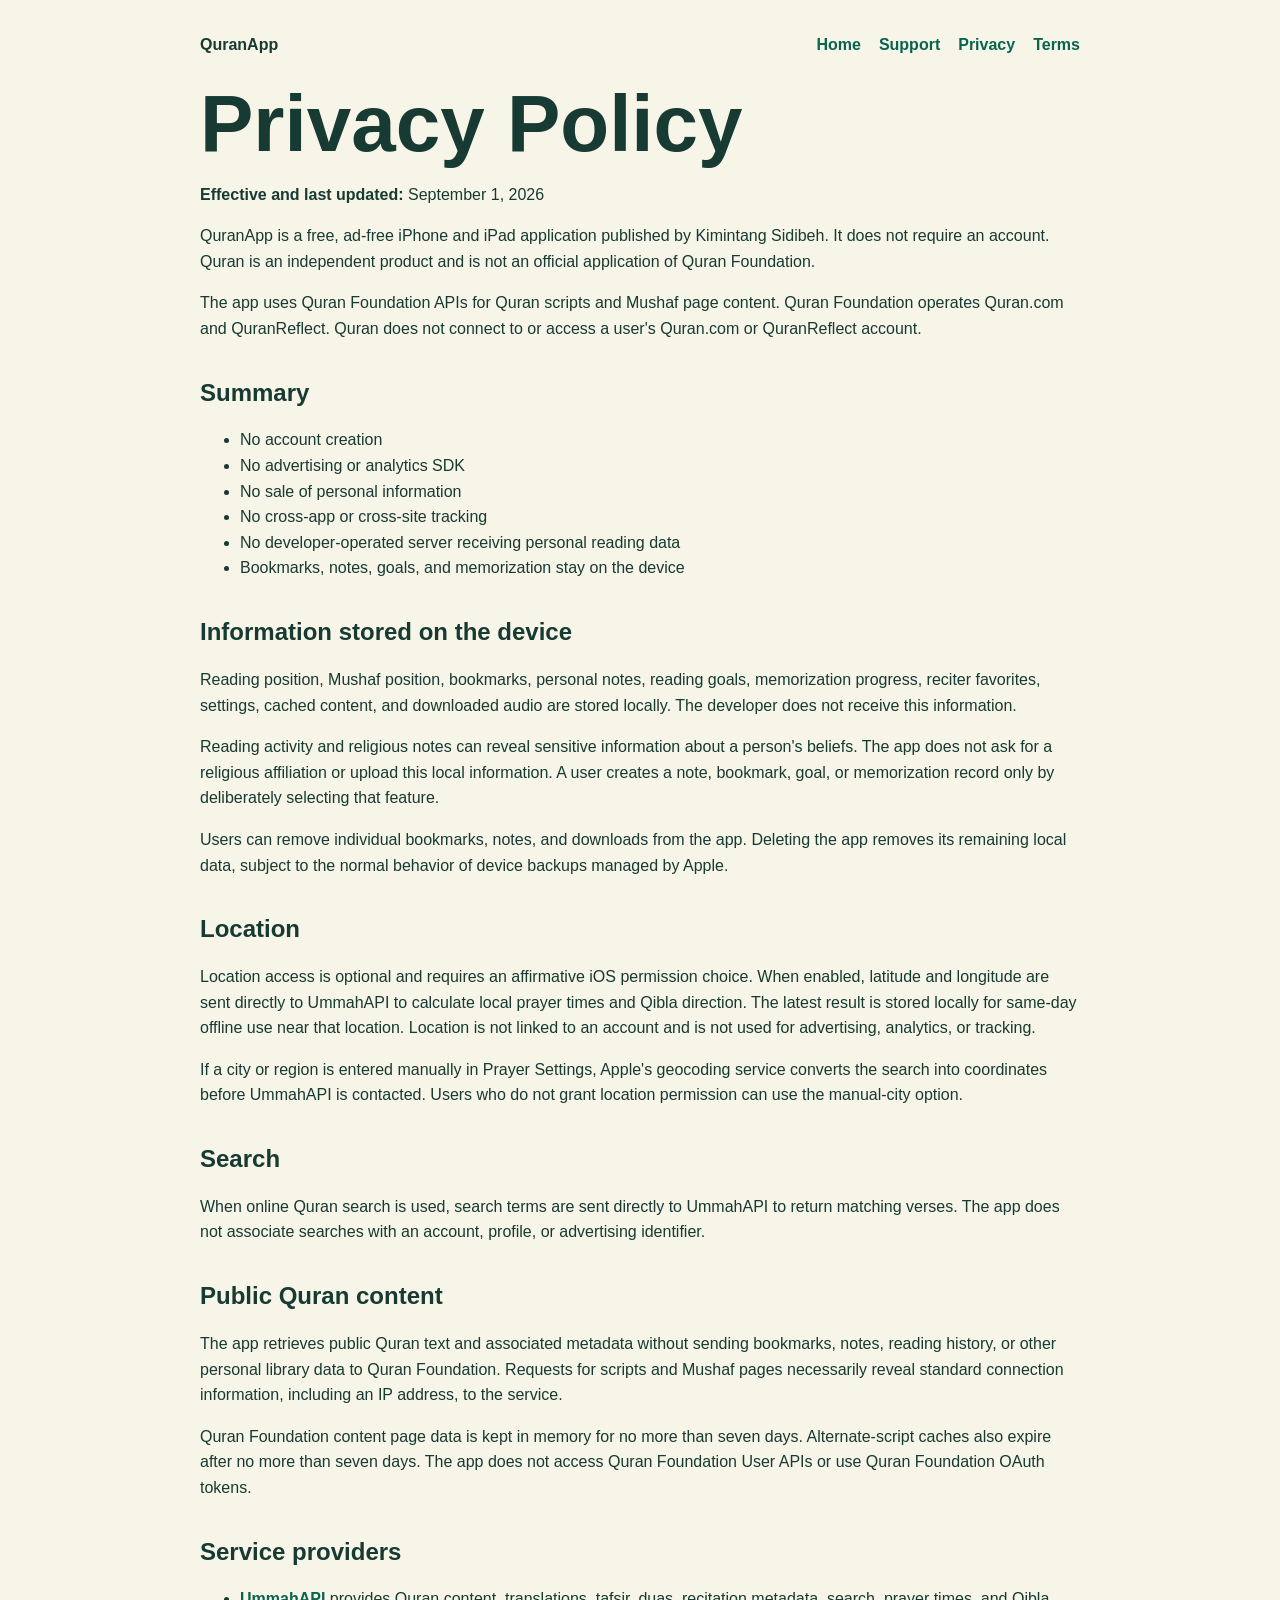
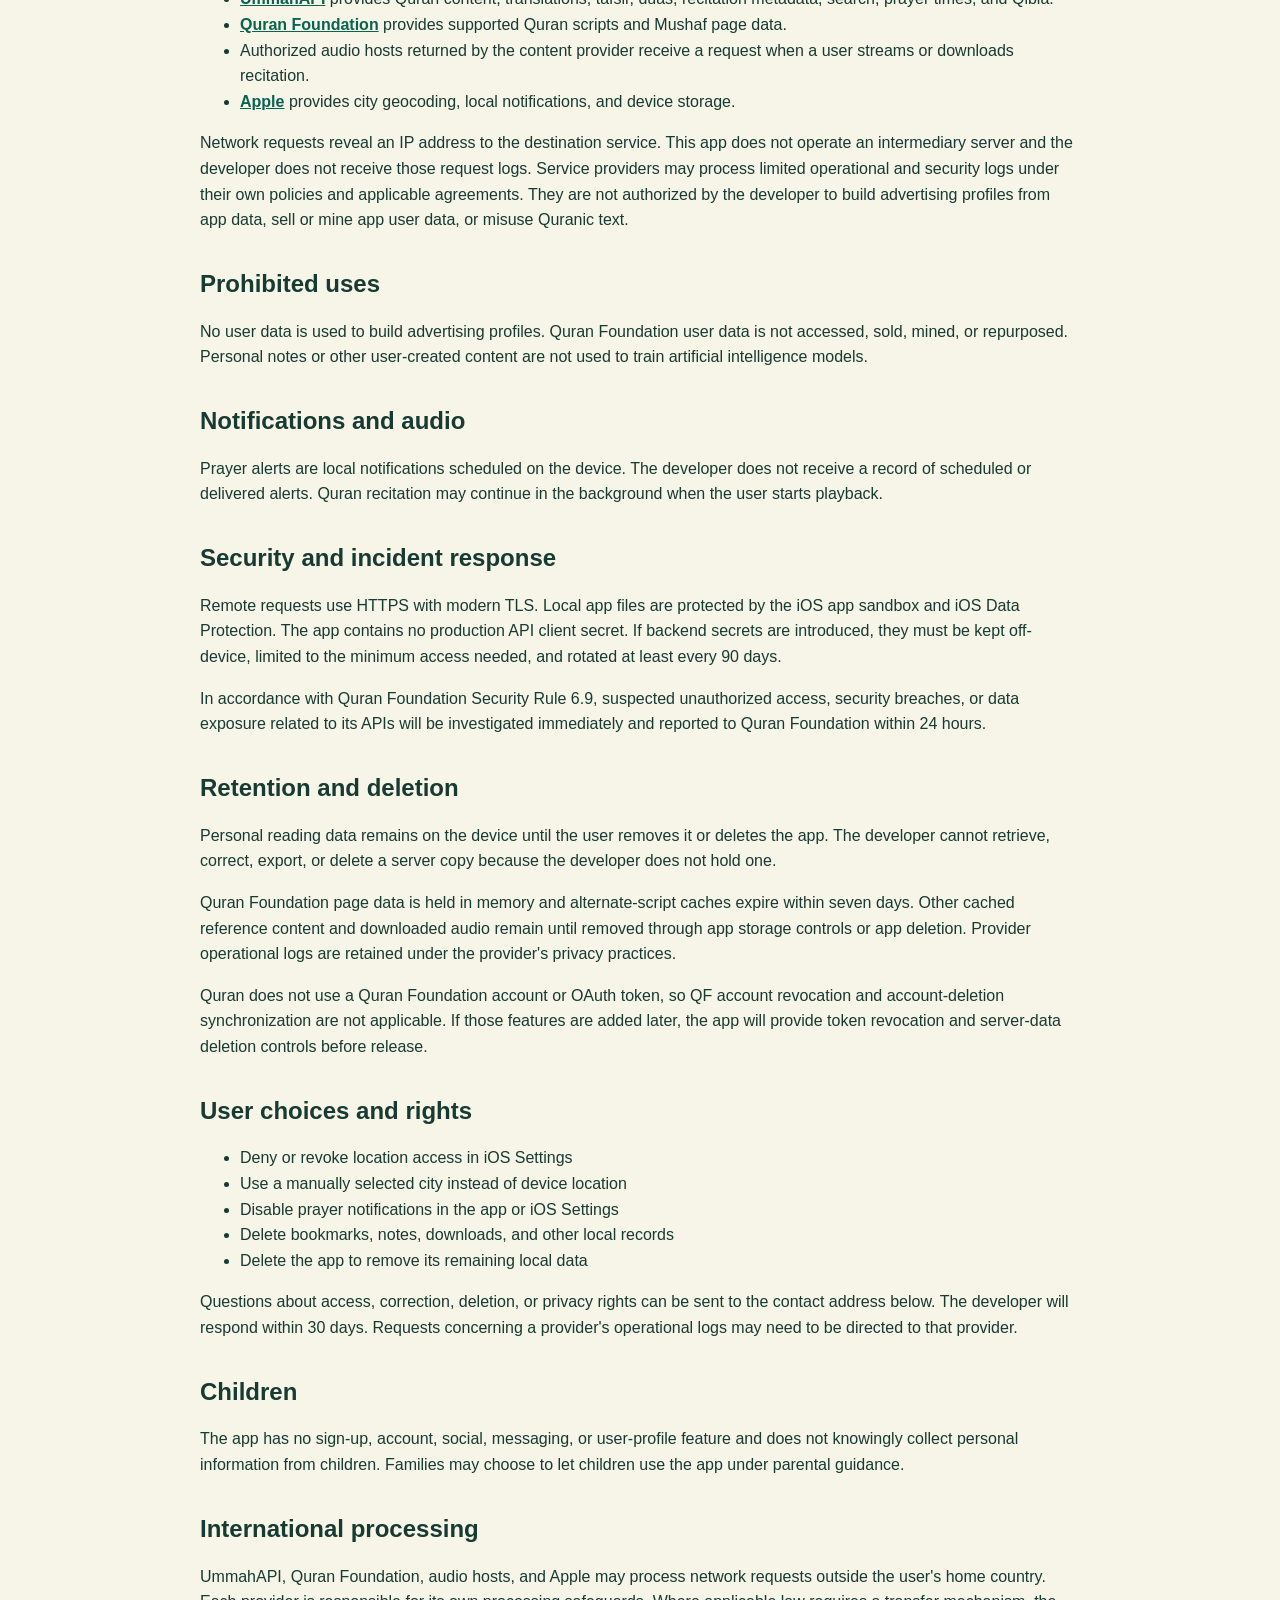
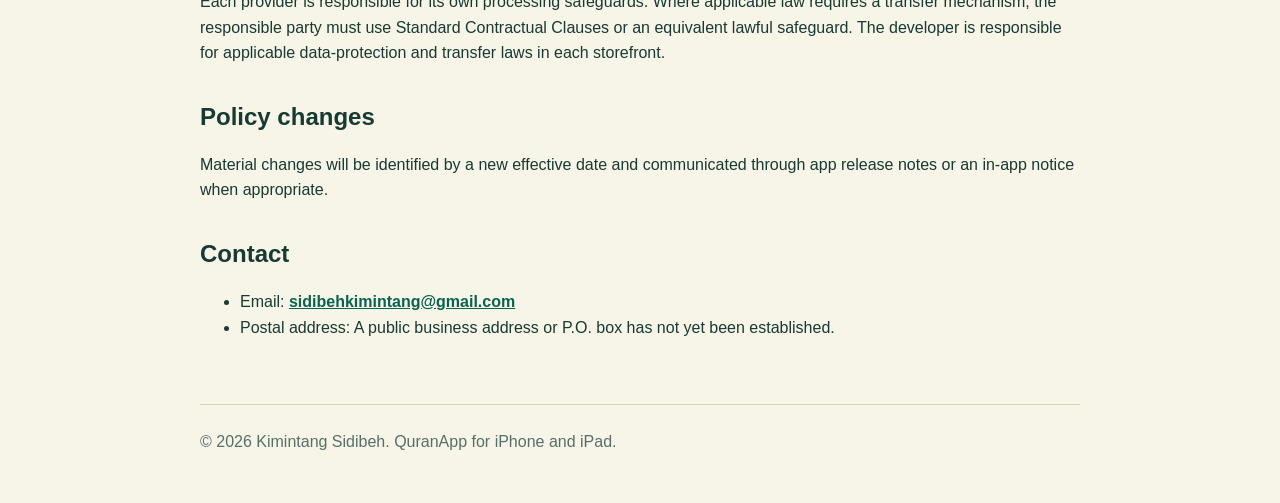
==== privacy-policy.html @ df871254 "Publish QuranApp support site" ====
<!doctype html>
<html lang="en">
  <head>
    <meta charset="utf-8">
    <meta name="viewport" content="width=device-width, initial-scale=1">
    <meta
      name="description"
      content="Privacy policy for the Quran app for iPhone and iPad."
    >
    <title>Privacy Policy — QuranApp</title>
    <link rel="stylesheet" href="styles.css">
  </head>
  <body>
    <header>
      <nav aria-label="Main navigation">
        <strong>QuranApp</strong>
        <a href="index.html">Home</a>
        <a href="support.html">Support</a>
        <a href="privacy-policy.html" aria-current="page">Privacy</a>
        <a href="terms-of-use.html">Terms</a>
      </nav>
    </header>
    <main>
      <h1>Privacy Policy</h1>
      <p><strong>Effective and last updated:</strong> September 1, 2026</p>
      <p>
        QuranApp is a free, ad-free iPhone and iPad application published by
        Kimintang Sidibeh. It does not require an account. Quran is an
        independent product and is not an official application of Quran
        Foundation.
      </p>
      <p>
        The app uses Quran Foundation APIs for Quran scripts and Mushaf page
        content. Quran Foundation operates Quran.com and QuranReflect. Quran
        does not connect to or access a user's Quran.com or QuranReflect
        account.
      </p>

      <h2>Summary</h2>
      <ul>
        <li>No account creation</li>
        <li>No advertising or analytics SDK</li>
        <li>No sale of personal information</li>
        <li>No cross-app or cross-site tracking</li>
        <li>No developer-operated server receiving personal reading data</li>
        <li>Bookmarks, notes, goals, and memorization stay on the device</li>
      </ul>

      <h2>Information stored on the device</h2>
      <p>
        Reading position, Mushaf position, bookmarks, personal notes, reading
        goals, memorization progress, reciter favorites, settings, cached
        content, and downloaded audio are stored locally. The developer does
        not receive this information.
      </p>
      <p>
        Reading activity and religious notes can reveal sensitive information
        about a person's beliefs. The app does not ask for a religious
        affiliation or upload this local information. A user creates a note,
        bookmark, goal, or memorization record only by deliberately selecting
        that feature.
      </p>
      <p>
        Users can remove individual bookmarks, notes, and downloads from the
        app. Deleting the app removes its remaining local data, subject to the
        normal behavior of device backups managed by Apple.
      </p>

      <h2>Location</h2>
      <p>
        Location access is optional and requires an affirmative iOS permission
        choice. When enabled, latitude and longitude are sent directly to
        UmmahAPI to calculate local prayer times and Qibla direction. The
        latest result is stored locally for same-day offline use near that
        location. Location is not linked to an account and is not used for
        advertising, analytics, or tracking.
      </p>
      <p>
        If a city or region is entered manually in Prayer Settings, Apple's
        geocoding service converts the search into coordinates before UmmahAPI
        is contacted. Users who do not grant location permission can use the
        manual-city option.
      </p>

      <h2>Search</h2>
      <p>
        When online Quran search is used, search terms are sent directly to
        UmmahAPI to return matching verses. The app does not associate searches
        with an account, profile, or advertising identifier.
      </p>

      <h2>Public Quran content</h2>
      <p>
        The app retrieves public Quran text and associated metadata without
        sending bookmarks, notes, reading history, or other personal library
        data to Quran Foundation. Requests for scripts and Mushaf pages
        necessarily reveal standard connection information, including an IP
        address, to the service.
      </p>
      <p>
        Quran Foundation content page data is kept in memory for no more than
        seven days. Alternate-script caches also expire after no more than
        seven days. The app does not access Quran Foundation User APIs or use
        Quran Foundation OAuth tokens.
      </p>

      <h2>Service providers</h2>
      <ul>
        <li>
          <a href="https://ummahapi.com">UmmahAPI</a> provides Quran content,
          translations, tafsir, duas, recitation metadata, search, prayer
          times, and Qibla.
        </li>
        <li>
          <a href="https://quran.com/privacy">Quran Foundation</a> provides
          supported Quran scripts and Mushaf page data.
        </li>
        <li>
          Authorized audio hosts returned by the content provider receive a
          request when a user streams or downloads recitation.
        </li>
        <li>
          <a href="https://www.apple.com/legal/privacy/">Apple</a> provides
          city geocoding, local notifications, and device storage.
        </li>
      </ul>
      <p>
        Network requests reveal an IP address to the destination service. This
        app does not operate an intermediary server and the developer does not
        receive those request logs. Service providers may process limited
        operational and security logs under their own policies and applicable
        agreements. They are not authorized by the developer to build
        advertising profiles from app data, sell or mine app user data, or
        misuse Quranic text.
      </p>

      <h2>Prohibited uses</h2>
      <p>
        No user data is used to build advertising profiles. Quran Foundation
        user data is not accessed, sold, mined, or repurposed. Personal notes
        or other user-created content are not used to train artificial
        intelligence models.
      </p>

      <h2>Notifications and audio</h2>
      <p>
        Prayer alerts are local notifications scheduled on the device. The
        developer does not receive a record of scheduled or delivered alerts.
        Quran recitation may continue in the background when the user starts
        playback.
      </p>

      <h2>Security and incident response</h2>
      <p>
        Remote requests use HTTPS with modern TLS. Local app files are
        protected by the iOS app sandbox and iOS Data Protection. The app
        contains no production API client secret. If backend secrets are
        introduced, they must be kept off-device, limited to the minimum access
        needed, and rotated at least every 90 days.
      </p>
      <p>
        In accordance with Quran Foundation Security Rule 6.9, suspected
        unauthorized access, security breaches, or data exposure related to
        its APIs will be investigated immediately and reported to Quran
        Foundation within 24 hours.
      </p>

      <h2>Retention and deletion</h2>
      <p>
        Personal reading data remains on the device until the user removes it
        or deletes the app. The developer cannot retrieve, correct, export, or
        delete a server copy because the developer does not hold one.
      </p>
      <p>
        Quran Foundation page data is held in memory and alternate-script
        caches expire within seven days. Other cached reference content and
        downloaded audio remain until removed through app storage controls or
        app deletion. Provider operational logs are retained under the
        provider's privacy practices.
      </p>
      <p>
        Quran does not use a Quran Foundation account or OAuth token, so QF
        account revocation and account-deletion synchronization are not
        applicable. If those features are added later, the app will provide
        token revocation and server-data deletion controls before release.
      </p>

      <h2>User choices and rights</h2>
      <ul>
        <li>Deny or revoke location access in iOS Settings</li>
        <li>Use a manually selected city instead of device location</li>
        <li>Disable prayer notifications in the app or iOS Settings</li>
        <li>Delete bookmarks, notes, downloads, and other local records</li>
        <li>Delete the app to remove its remaining local data</li>
      </ul>
      <p>
        Questions about access, correction, deletion, or privacy rights can be
        sent to the contact address below. The developer will respond within
        30 days. Requests concerning a provider's operational logs may need to
        be directed to that provider.
      </p>

      <h2>Children</h2>
      <p>
        The app has no sign-up, account, social, messaging, or user-profile
        feature and does not knowingly collect personal information from
        children. Families may choose to let children use the app under
        parental guidance.
      </p>

      <h2>International processing</h2>
      <p>
        UmmahAPI, Quran Foundation, audio hosts, and Apple may process network
        requests outside the user's home country. Each provider is responsible
        for its own processing safeguards. Where applicable law requires a
        transfer mechanism, the responsible party must use Standard Contractual
        Clauses or an equivalent lawful safeguard. The developer is responsible
        for applicable data-protection and transfer laws in each storefront.
      </p>

      <h2>Policy changes</h2>
      <p>
        Material changes will be identified by a new effective date and
        communicated through app release notes or an in-app notice when
        appropriate.
      </p>

      <h2>Contact</h2>
      <ul>
        <li>
          Email:
          <a href="mailto:sidibehkimintang@gmail.com">
            sidibehkimintang@gmail.com
          </a>
        </li>
        <li>
          Postal address: A public business address or P.O. box has not yet
          been established.
        </li>
      </ul>
    </main>
    <footer>© 2026 Kimintang Sidibeh. QuranApp for iPhone and iPad.</footer>
  </body>
</html>
---- styles.css ----
:root {
  color-scheme: light dark;
  --background: #f7f4e8;
  --surface: #fffdf5;
  --text: #173a32;
  --muted: #567069;
  --accent: #08634f;
  --gold: #a88b45;
  --border: #d9d2bc;
}

@media (prefers-color-scheme: dark) {
  :root {
    --background: #092f28;
    --surface: #0d3a31;
    --text: #fffbed;
    --muted: #b8cbc4;
    --accent: #93d2ba;
    --gold: #d6bd78;
    --border: #315a50;
  }
}

* {
  box-sizing: border-box;
}

body {
  margin: 0;
  background: var(--background);
  color: var(--text);
  font-family: -apple-system, BlinkMacSystemFont, "Segoe UI", sans-serif;
  line-height: 1.6;
}

header,
main,
footer {
  width: min(880px, calc(100% - 40px));
  margin-inline: auto;
}

header {
  padding-block: 32px 16px;
}

nav {
  display: flex;
  flex-wrap: wrap;
  align-items: center;
  gap: 18px;
}

nav strong {
  margin-right: auto;
  color: var(--text);
}

a {
  color: var(--accent);
  font-weight: 600;
}

nav a {
  text-decoration: none;
}

main {
  padding-bottom: 48px;
}

.hero,
.card {
  border: 1px solid var(--border);
  border-radius: 22px;
  background: var(--surface);
}

.hero {
  padding: clamp(28px, 7vw, 64px);
  margin-block: 24px;
}

.hero p {
  max-width: 650px;
  font-size: 1.15rem;
}

.eyebrow {
  color: var(--gold);
  font-size: 0.82rem;
  font-weight: 800;
  letter-spacing: 0.12em;
  text-transform: uppercase;
}

h1 {
  margin-block: 8px 12px;
  font-size: clamp(2.5rem, 8vw, 5rem);
  line-height: 1.05;
}

h2 {
  margin-top: 36px;
  line-height: 1.25;
}

h3 {
  margin-bottom: 4px;
}

.grid {
  display: grid;
  grid-template-columns: repeat(auto-fit, minmax(230px, 1fr));
  gap: 16px;
}

.card {
  padding: 20px;
}

.card p {
  color: var(--muted);
}

.button {
  display: inline-block;
  border-radius: 999px;
  background: var(--accent);
  color: var(--surface);
  padding: 11px 18px;
  text-decoration: none;
}

footer {
  border-top: 1px solid var(--border);
  color: var(--muted);
  padding-block: 24px 48px;
}

code {
  overflow-wrap: anywhere;
}
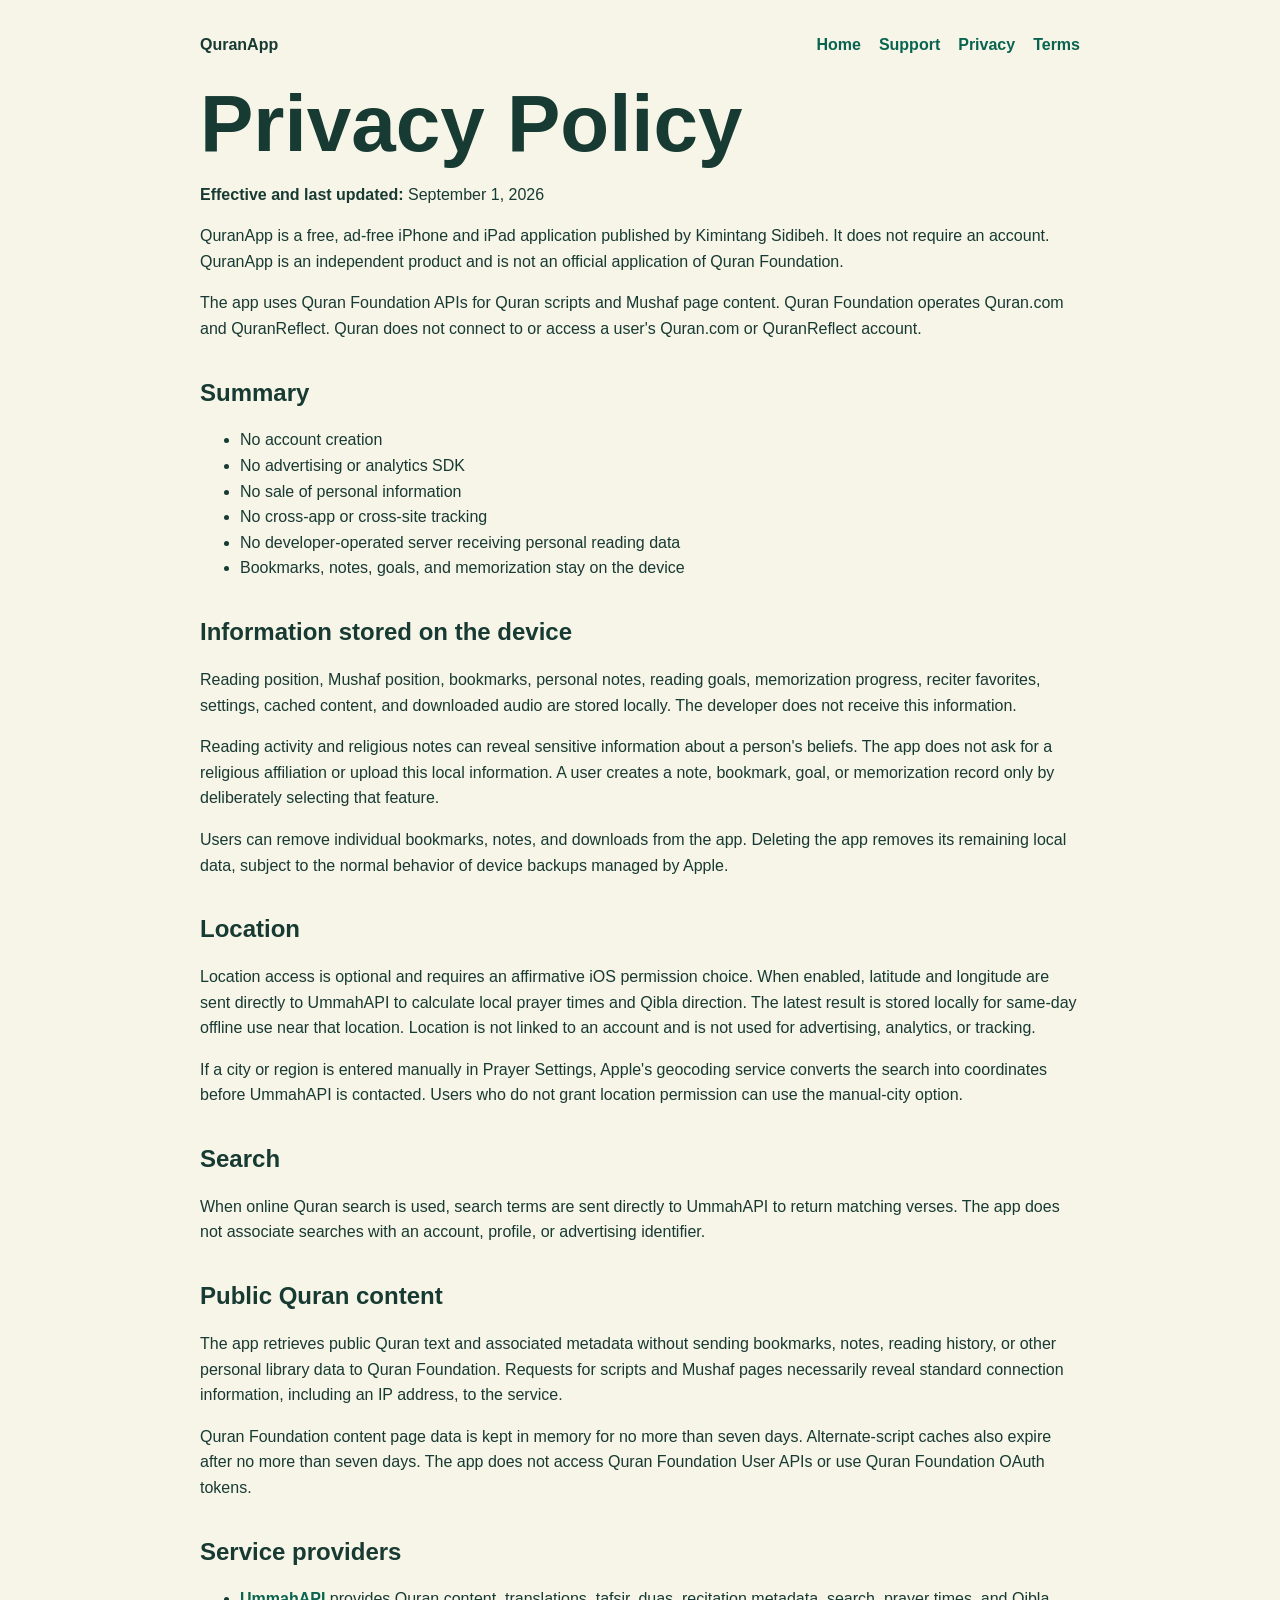
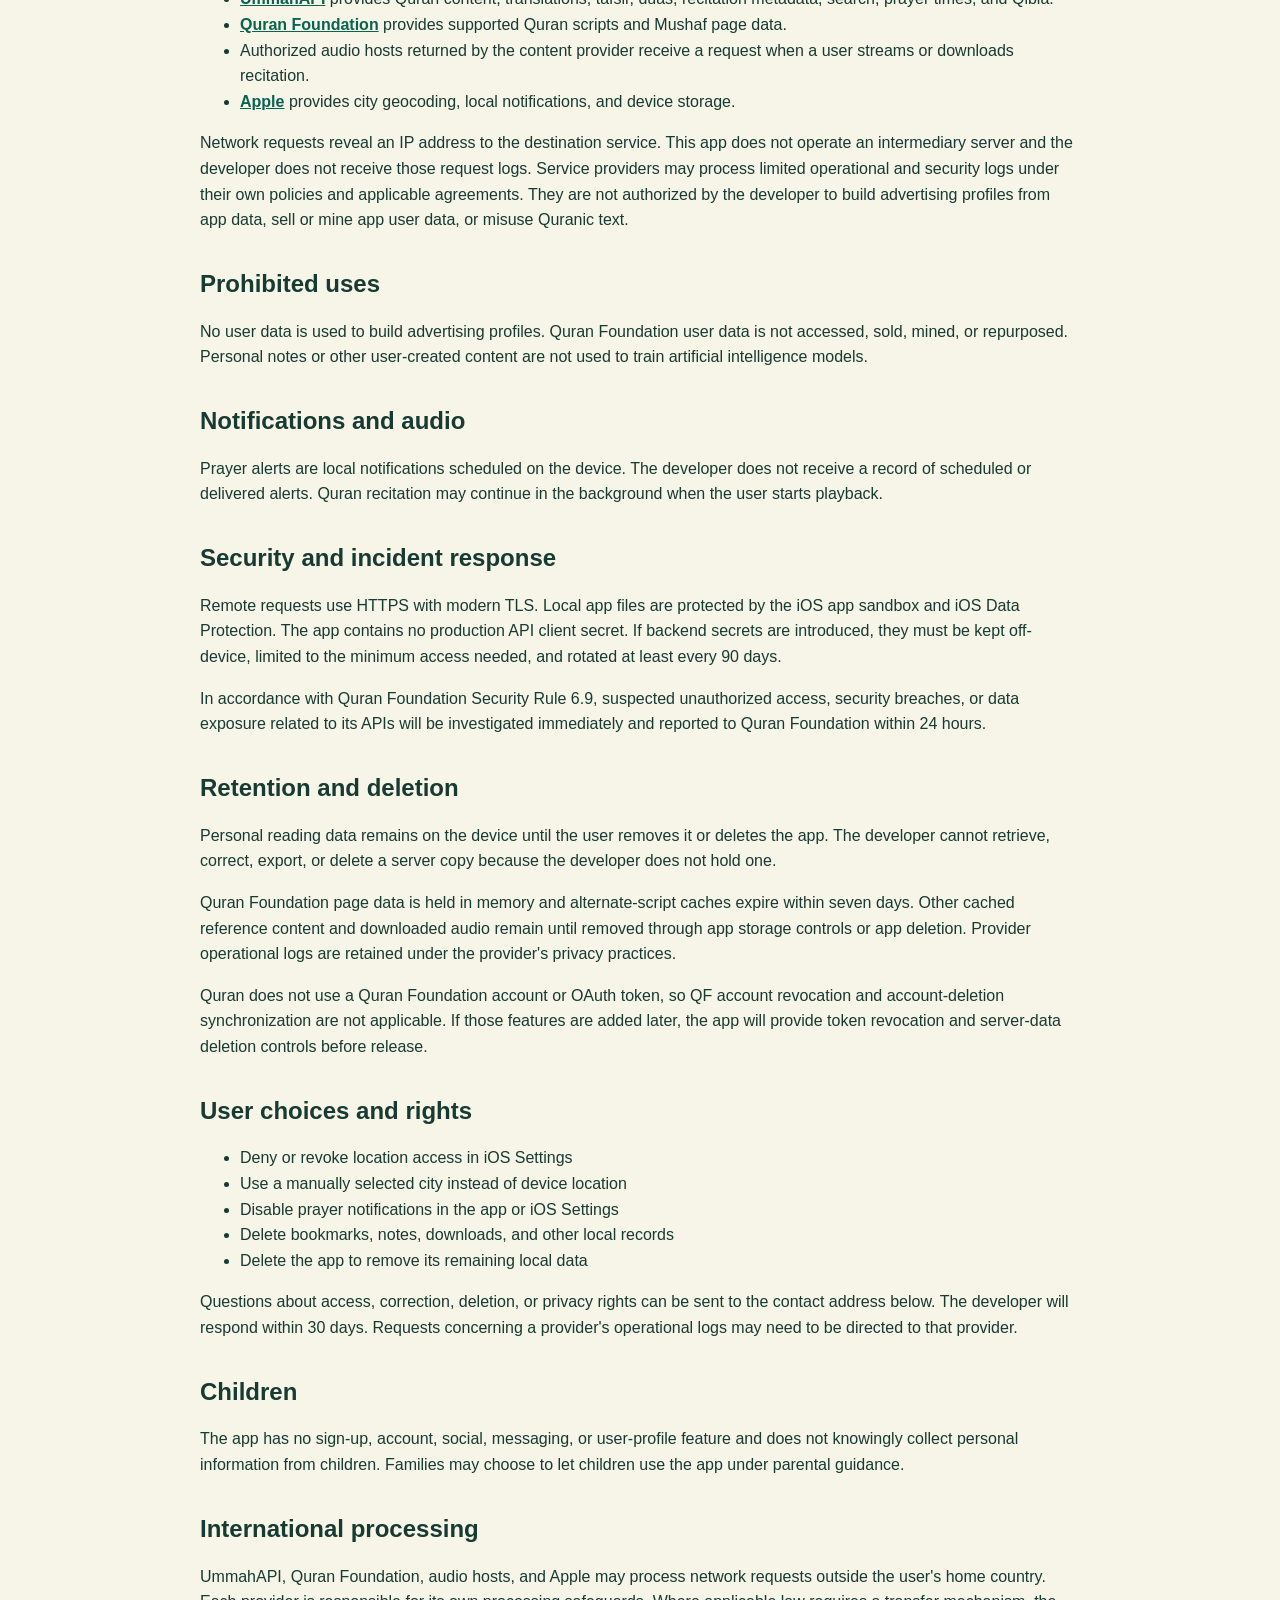
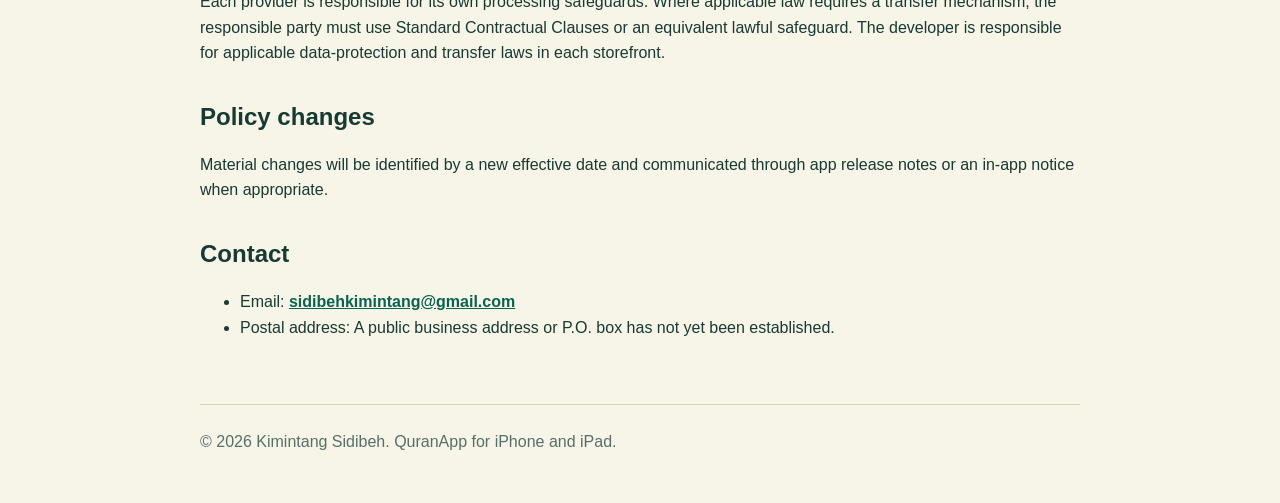
==== commit 7fed5986: "Refresh QuranApp branding" ====
--- a/privacy-policy.html
+++ b/privacy-policy.html
@@ -5,7 +5,7 @@
     <meta name="viewport" content="width=device-width, initial-scale=1">
     <meta
       name="description"
-      content="Privacy policy for the Quran app for iPhone and iPad."
+      content="Privacy policy for the QuranApp app for iPhone and iPad."
     >
     <title>Privacy Policy — QuranApp</title>
     <link rel="stylesheet" href="styles.css">
@@ -25,7 +25,7 @@
       <p><strong>Effective and last updated:</strong> September 1, 2026</p>
       <p>
         QuranApp is a free, ad-free iPhone and iPad application published by
-        Kimintang Sidibeh. It does not require an account. Quran is an
+        Kimintang Sidibeh. It does not require an account. QuranApp is an
         independent product and is not an official application of Quran
         Foundation.
       </p>
